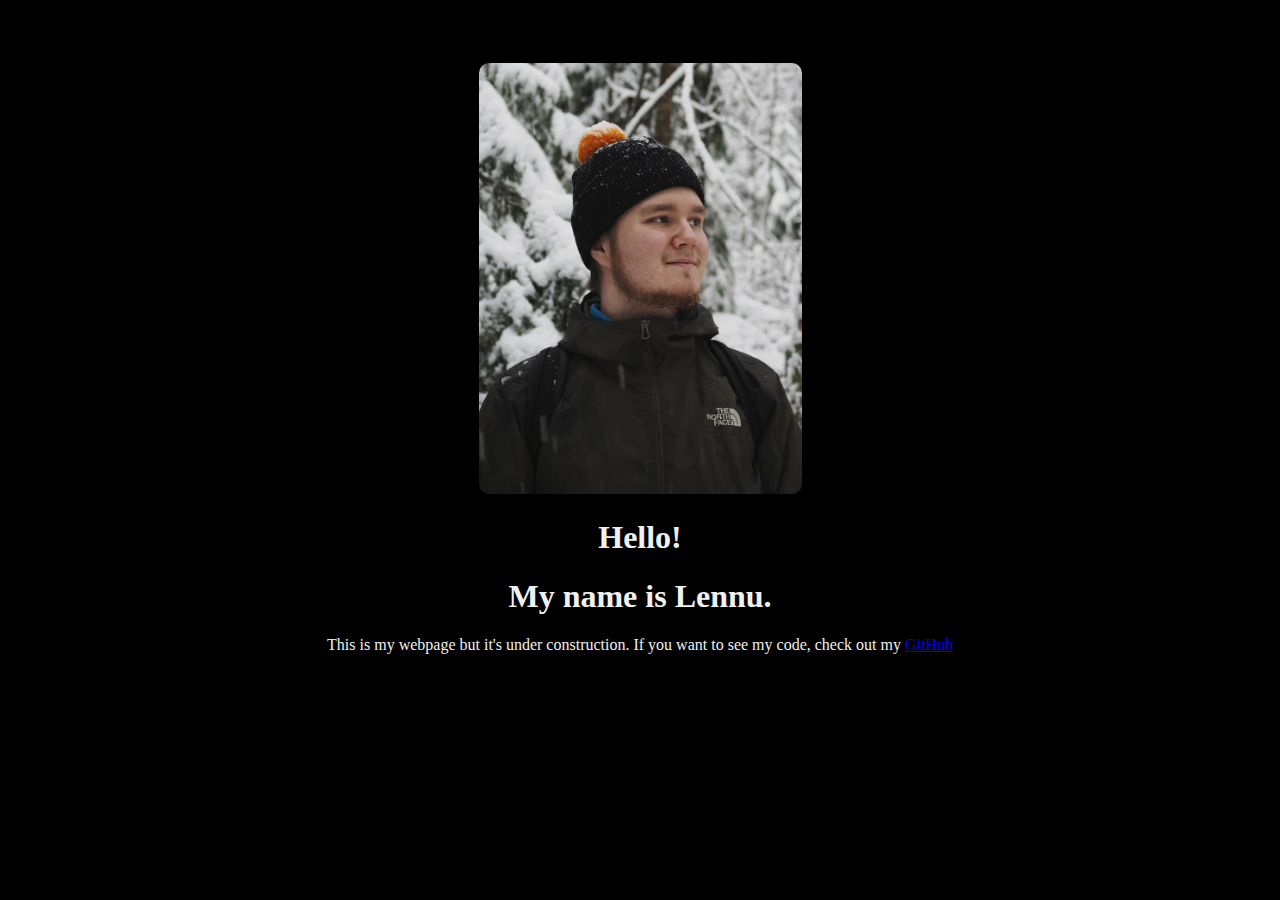
==== index.html @ 8b3cf944 "Deploying to gh-pages from @ vuolen/vuolen.github.io@6b2bbb84ddca96c35a26707f6676280c91f991f3 🚀" ====
<!doctype html>

<html lang="en">
<head>
  <meta charset="utf-8">
  <meta name="viewport" content="width=device-width, initial-scale=1.0">
  <title>lennu.dev</title>
  <link rel="stylesheet" href="index.css">
</head>

<body>
  <div class="content">
    <img class="avatar" src="pic.jpg"></img>
    <h1>Hello!</h1>
    <h1>My name is Lennu.</h1>
    <p>This is my webpage but it's under construction. If you want to see my code, check out my <a href="https://github.com/vuolen">GitHub</a></p>
  </div>
</body>
</html>
---- index.css ----
body {
  color: #F0F0F0;
  background: #000000;
  font-family: 'Roboto Mono';
}
.content {
  margin: 5%;
  text-align: center;
}
.avatar {
  max-width: 323px;
  width: 100%;
  height: auto;
  border-radius: 10px;
}
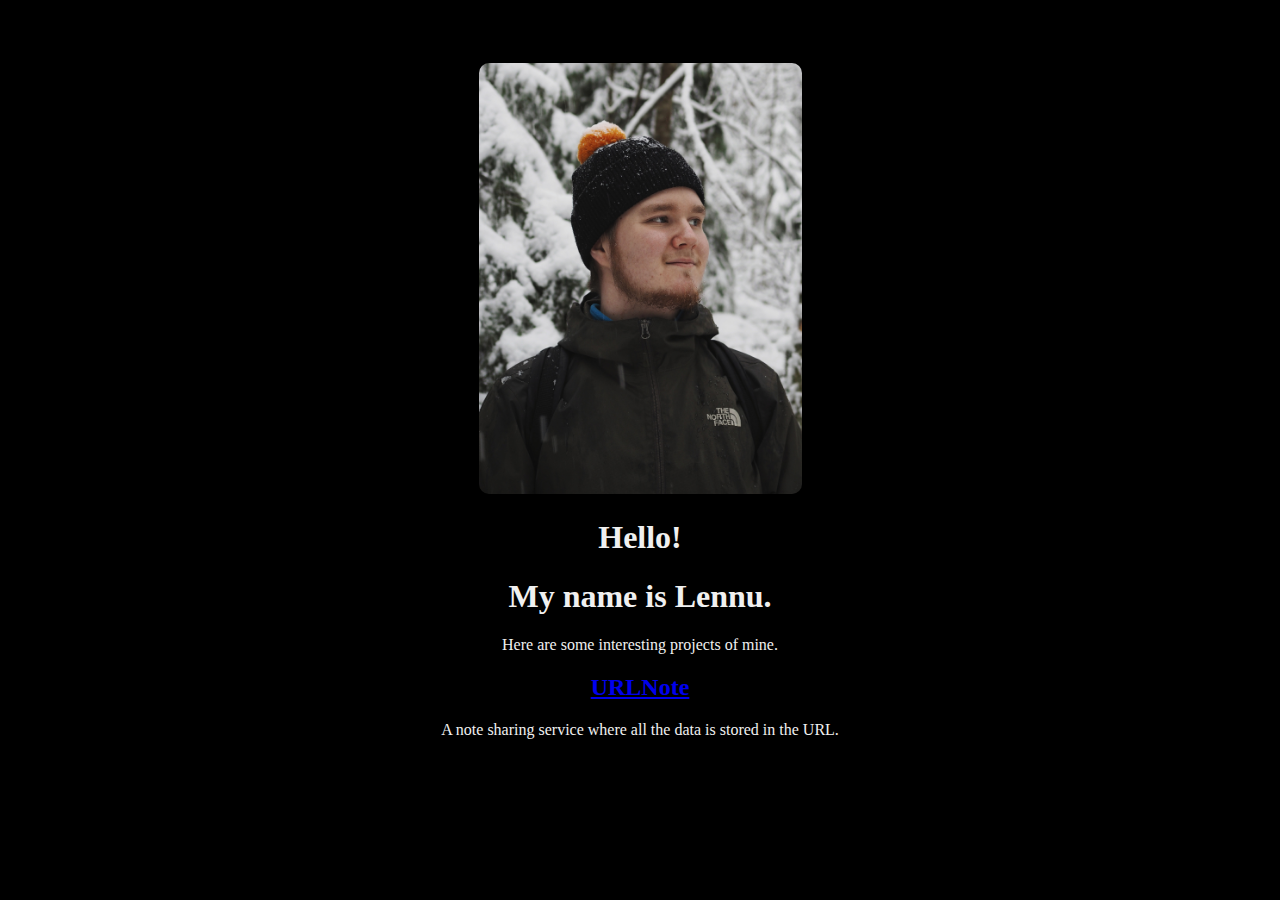
==== commit 06839adc: "Deploying to gh-pages from @ vuolen/vuolen.github.io@b410e5b87b515c2f983ba8fe93b5be6a54cde8cc 🚀" ====
--- a/index.html
+++ b/index.html
@@ -13,7 +13,10 @@
     <img class="avatar" src="pic.jpg"></img>
     <h1>Hello!</h1>
     <h1>My name is Lennu.</h1>
-    <p>This is my webpage but it's under construction. If you want to see my code, check out my <a href="https://github.com/vuolen">GitHub</a></p>
+    <p>Here are some interesting projects of mine.</p>
+  
+    <h2><a href="/urlnote">URLNote</a></h2>
+    <p>A note sharing service where all the data is stored in the URL.</p>
   </div>
 </body>
 </html>
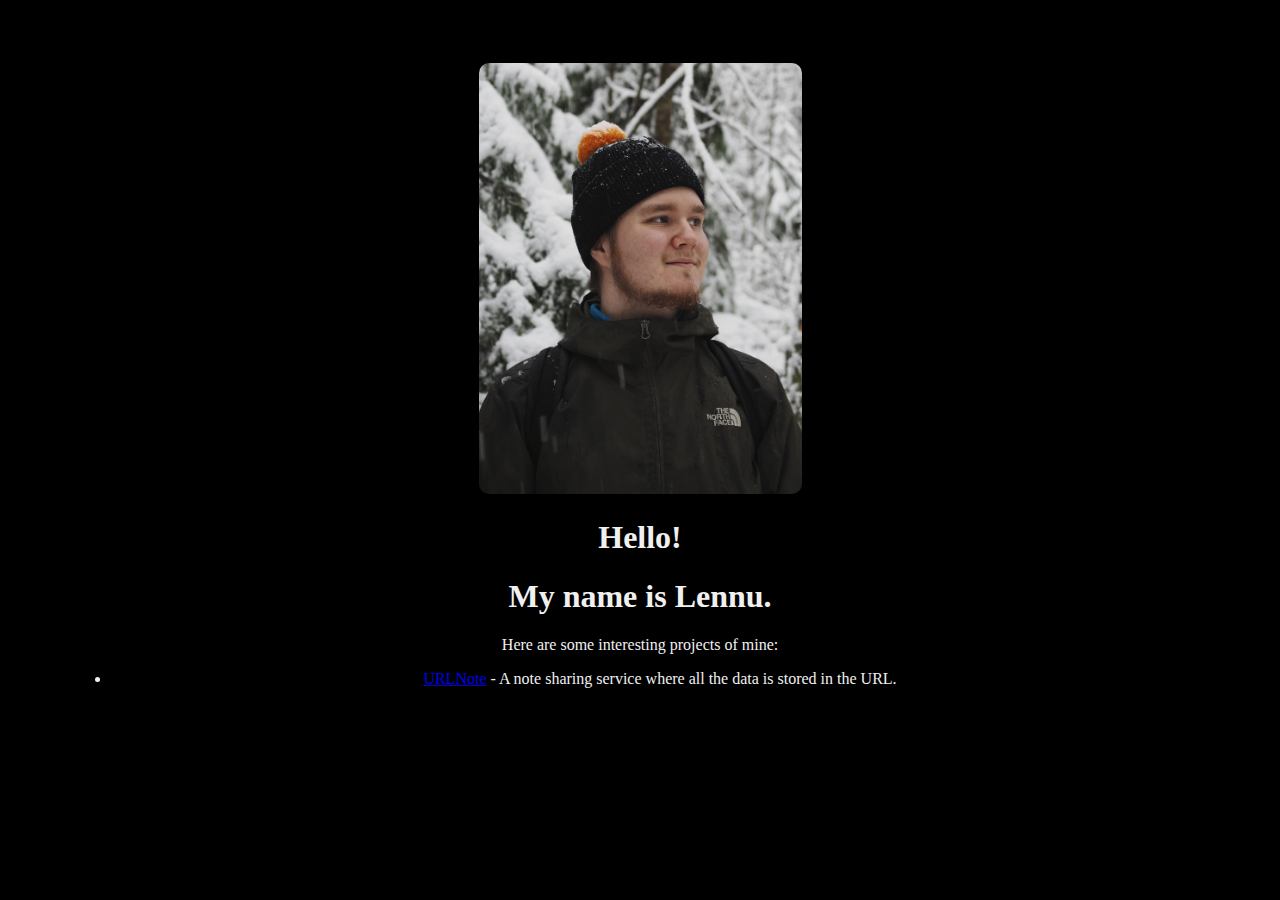
==== commit d9d57e31: "Deploying to gh-pages from @ vuolen/vuolen.github.io@b54b6eeea267ecf66f77dbd4f0ae95d34243b345 🚀" ====
--- a/index.html
+++ b/index.html
@@ -13,10 +13,11 @@
     <img class="avatar" src="pic.jpg"></img>
     <h1>Hello!</h1>
     <h1>My name is Lennu.</h1>
-    <p>Here are some interesting projects of mine.</p>
+    <p>Here are some interesting projects of mine:</p>
   
-    <h2><a href="/urlnote">URLNote</a></h2>
-    <p>A note sharing service where all the data is stored in the URL.</p>
+    <ul>
+      <li><a href="/urlnote">URLNote</a> - A note sharing service where all the data is stored in the URL.</li>
+    </ul>
   </div>
 </body>
 </html>
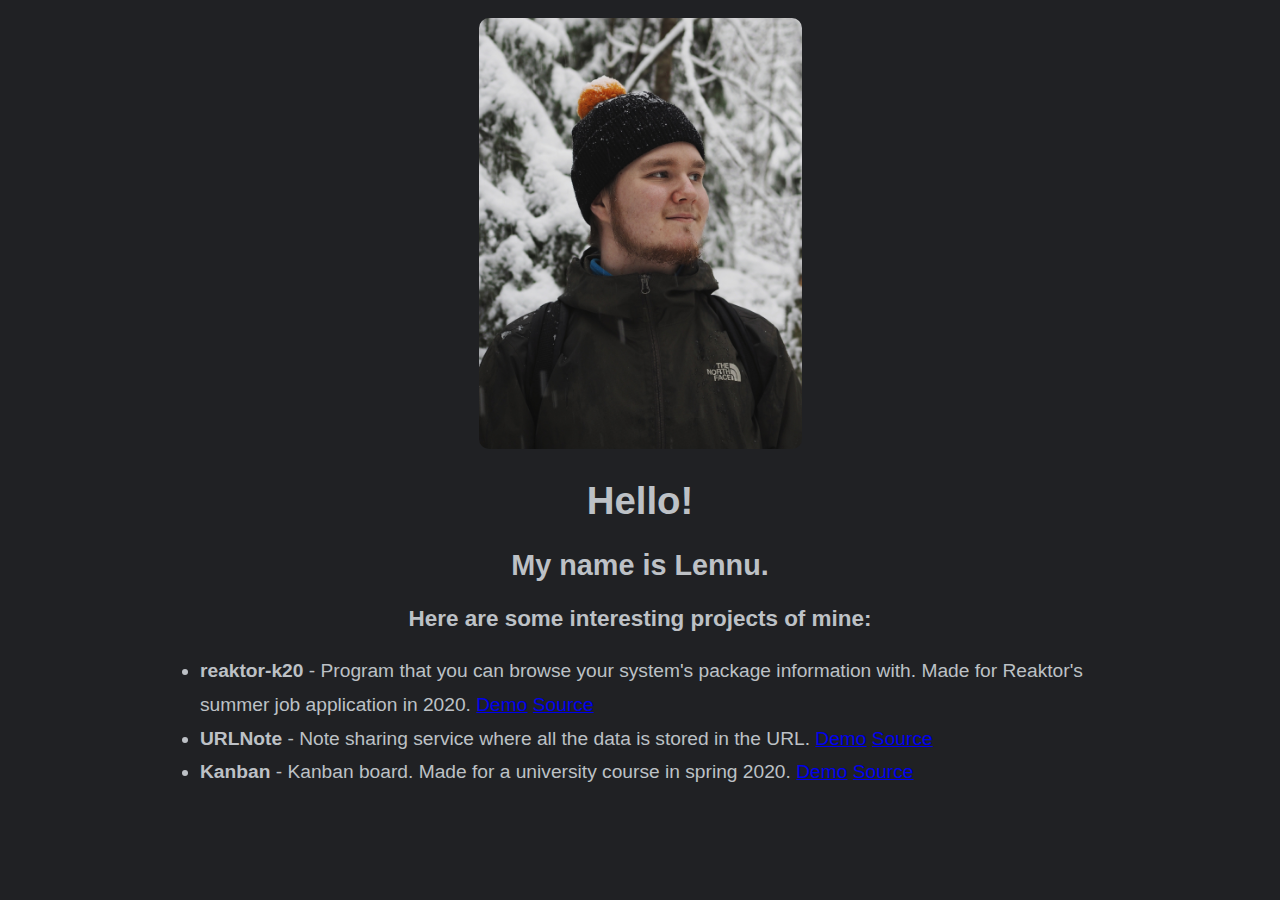
==== commit f7790821: "Deploying to gh-pages from @ vuolen/vuolen.github.io@d2b6eda6f1cfafb3832f6e42023578682a36d163 🚀" ====
--- a/index.html
+++ b/index.html
@@ -12,11 +12,25 @@
   <div class="content">
     <img class="avatar" src="pic.jpg"></img>
     <h1>Hello!</h1>
-    <h1>My name is Lennu.</h1>
-    <p>Here are some interesting projects of mine:</p>
+    <h2>My name is Lennu.</h2>
+    <h3>Here are some interesting projects of mine:</h3>
   
     <ul>
-      <li><a href="/urlnote">URLNote</a> - A note sharing service where all the data is stored in the URL.</li>
+      <li>
+        <b>reaktor-k20</b> - Program that you can browse your system's package information with. Made for Reaktor's summer job application in 2020.
+        <a href="http://reaktor-k20.herokuapp.com/" target="_blank">Demo</a>
+        <a href="https://github.com/vuolen/reaktor-k20" target="_blank">Source</a>
+      </li>
+      <li>
+        <b>URLNote</b> - Note sharing service where all the data is stored in the URL.
+        <a href="/urlnote" target="_blank">Demo</a>
+        <a href="https://github.com/vuolen/urlnote" target="_blank">Source</a>
+      </li>
+      <li>
+        <b>Kanban</b> - Kanban board. Made for a university course in spring 2020.
+        <a href="https://tsoha-kanban.herokuapp.com/" target="_blank">Demo</a>
+        <a href="https://github.com/vuolen/tsoha-kanban" target="_blank">Source</a>
+      </li>
     </ul>
   </div>
 </body>
--- a/index.css
+++ b/index.css
@@ -1,10 +1,13 @@
 body {
-  color: #F0F0F0;
-  background: #000000;
-  font-family: 'Roboto Mono';
+  color: #bdc1c6;
+  background: #202124;
+  font-family: 'Helvetica', 'Arial', sans-serif;
+  font-size: 1.2em;
 }
 .content {
-  margin: 5%;
+  max-width: 50em;
+  margin: auto;
+  padding: 10px;
   text-align: center;
 }
 .avatar {
@@ -13,3 +16,7 @@
   height: auto;
   border-radius: 10px;
 }
+ul {
+  line-height: 1.75;
+  text-align: left;
+}
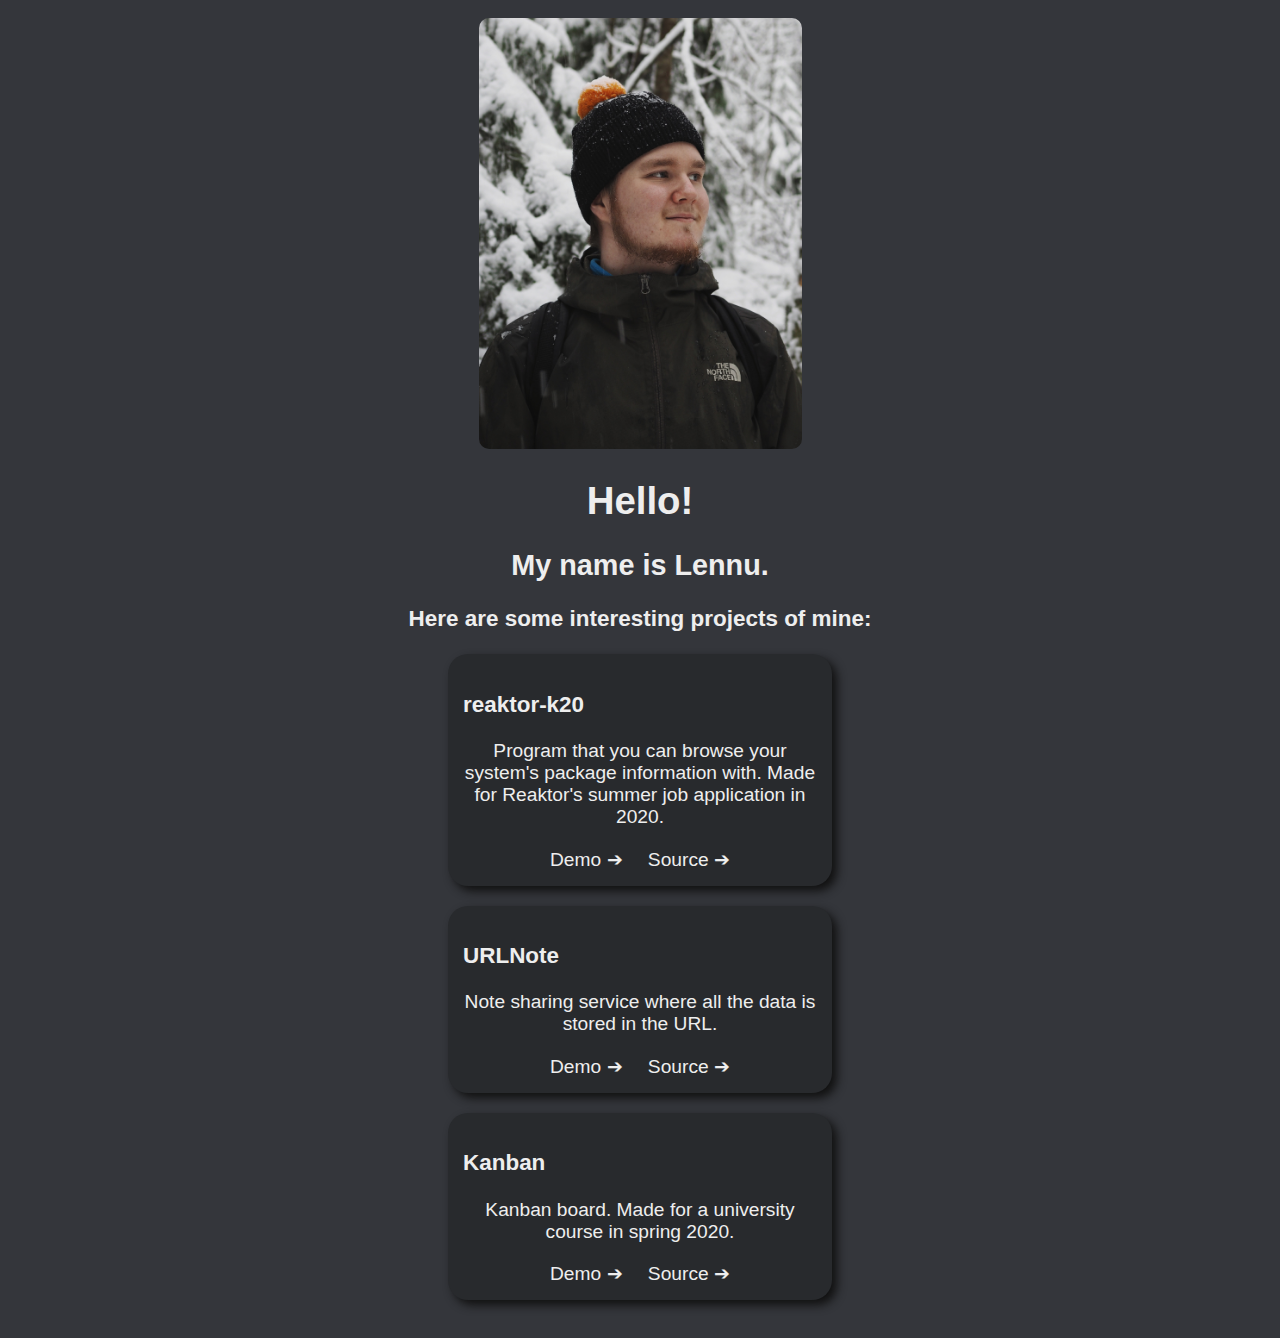
==== commit 7f7bb5ca: "Deploying to gh-pages from @ vuolen/vuolen.github.io@9b0f812e5bb78fd0aded6e2b01ab61b8888c365d 🚀" ====
--- a/index.html
+++ b/index.html
@@ -1,6 +1,7 @@
 <!doctype html>
 
 <html lang="en">
+
 <head>
   <meta charset="utf-8">
   <meta name="viewport" content="width=device-width, initial-scale=1.0">
@@ -14,24 +15,40 @@
     <h1>Hello!</h1>
     <h2>My name is Lennu.</h2>
     <h3>Here are some interesting projects of mine:</h3>
-  
-    <ul>
-      <li>
-        <b>reaktor-k20</b> - Program that you can browse your system's package information with. Made for Reaktor's summer job application in 2020.
-        <a href="http://reaktor-k20.herokuapp.com/" target="_blank">Demo</a>
-        <a href="https://github.com/vuolen/reaktor-k20" target="_blank">Source</a>
-      </li>
-      <li>
-        <b>URLNote</b> - Note sharing service where all the data is stored in the URL.
-        <a href="/urlnote" target="_blank">Demo</a>
-        <a href="https://github.com/vuolen/urlnote" target="_blank">Source</a>
-      </li>
-      <li>
-        <b>Kanban</b> - Kanban board. Made for a university course in spring 2020.
-        <a href="https://tsoha-kanban.herokuapp.com/" target="_blank">Demo</a>
-        <a href="https://github.com/vuolen/tsoha-kanban" target="_blank">Source</a>
-      </li>
-    </ul>
+
+    <div class="card">
+      <div class="card-content">
+        <h3 class="card-header">reaktor-k20</h3>
+        <p>Program that you can browse your system's package information with. Made for Reaktor's summer job application
+          in 2020.</p>
+        
+        <a href="https://reaktor-k20.herokuapp.com/" class="card-link" target="_blank"><span>Demo &#10132;</span></a>
+        <a href="https://github.com/vuolen/reaktor-k20" class="card-link" target="_blank"><span>Source &#10132;</span></a>
+      </div>
+    </div>
+    
+    <div class="card">
+      <div class="card-content">
+        <h3 class="card-header">URLNote</h3>
+        <p>Note sharing service where all the data is stored in the URL.</p>
+        
+        <a href="/urlnote" class="card-link" target="_blank"><span>Demo &#10132;</span></a>
+        <a href="https://github.com/vuolen/urlnote" class="card-link" target="_blank"><span>Source &#10132;</span></a>
+      </div>
+    </div>
+    
+    <div class="card">
+      <div class="card-content">
+        <h3 class="card-header">Kanban</h3>
+        <p>Kanban board. Made for a university course in spring 2020.</p>
+        
+        <a href="https://tsoha-kanban.herokuapp.com/" class="card-link" target="_blank"><span>Demo &#10132;</span></a>
+        <a href="https://github.com/vuolen/tsoha-kanban" class="card-link" target="_blank"><span>Source &#10132;</span></a>
+      </div>
+    </div>
+
+
   </div>
 </body>
-</html>
+
+</html>--- a/index.css
+++ b/index.css
@@ -1,6 +1,6 @@
 body {
-  color: #bdc1c6;
-  background: #202124;
+  color: #eeeeee;
+  background: #34363b;
   font-family: 'Helvetica', 'Arial', sans-serif;
   font-size: 1.2em;
 }
@@ -16,7 +16,33 @@
   height: auto;
   border-radius: 10px;
 }
-ul {
-  line-height: 1.75;
+a {
+  text-decoration: none;
+  color: inherit;
+}
+.card {
+  background-color: #282a2d;
+  max-width: 20em;
+  margin: 20px auto;
+  border-radius: 20px;
+  box-shadow: 5px 5px 10px #111111;
+  overflow: hidden;
+}
+.card-image {
+  filter: brightness(90%);
+  width: 100%;
+}
+.card-content {
+  padding: 15px;
+}
+.card-header {
   text-align: left;
 }
+.card-link {
+  margin: 0px 10px;
+  transition: all 0.2s ease-in-out;
+  display: inline-block;
+}
+.card-link:hover {
+  transform: scale(1.1);
+}
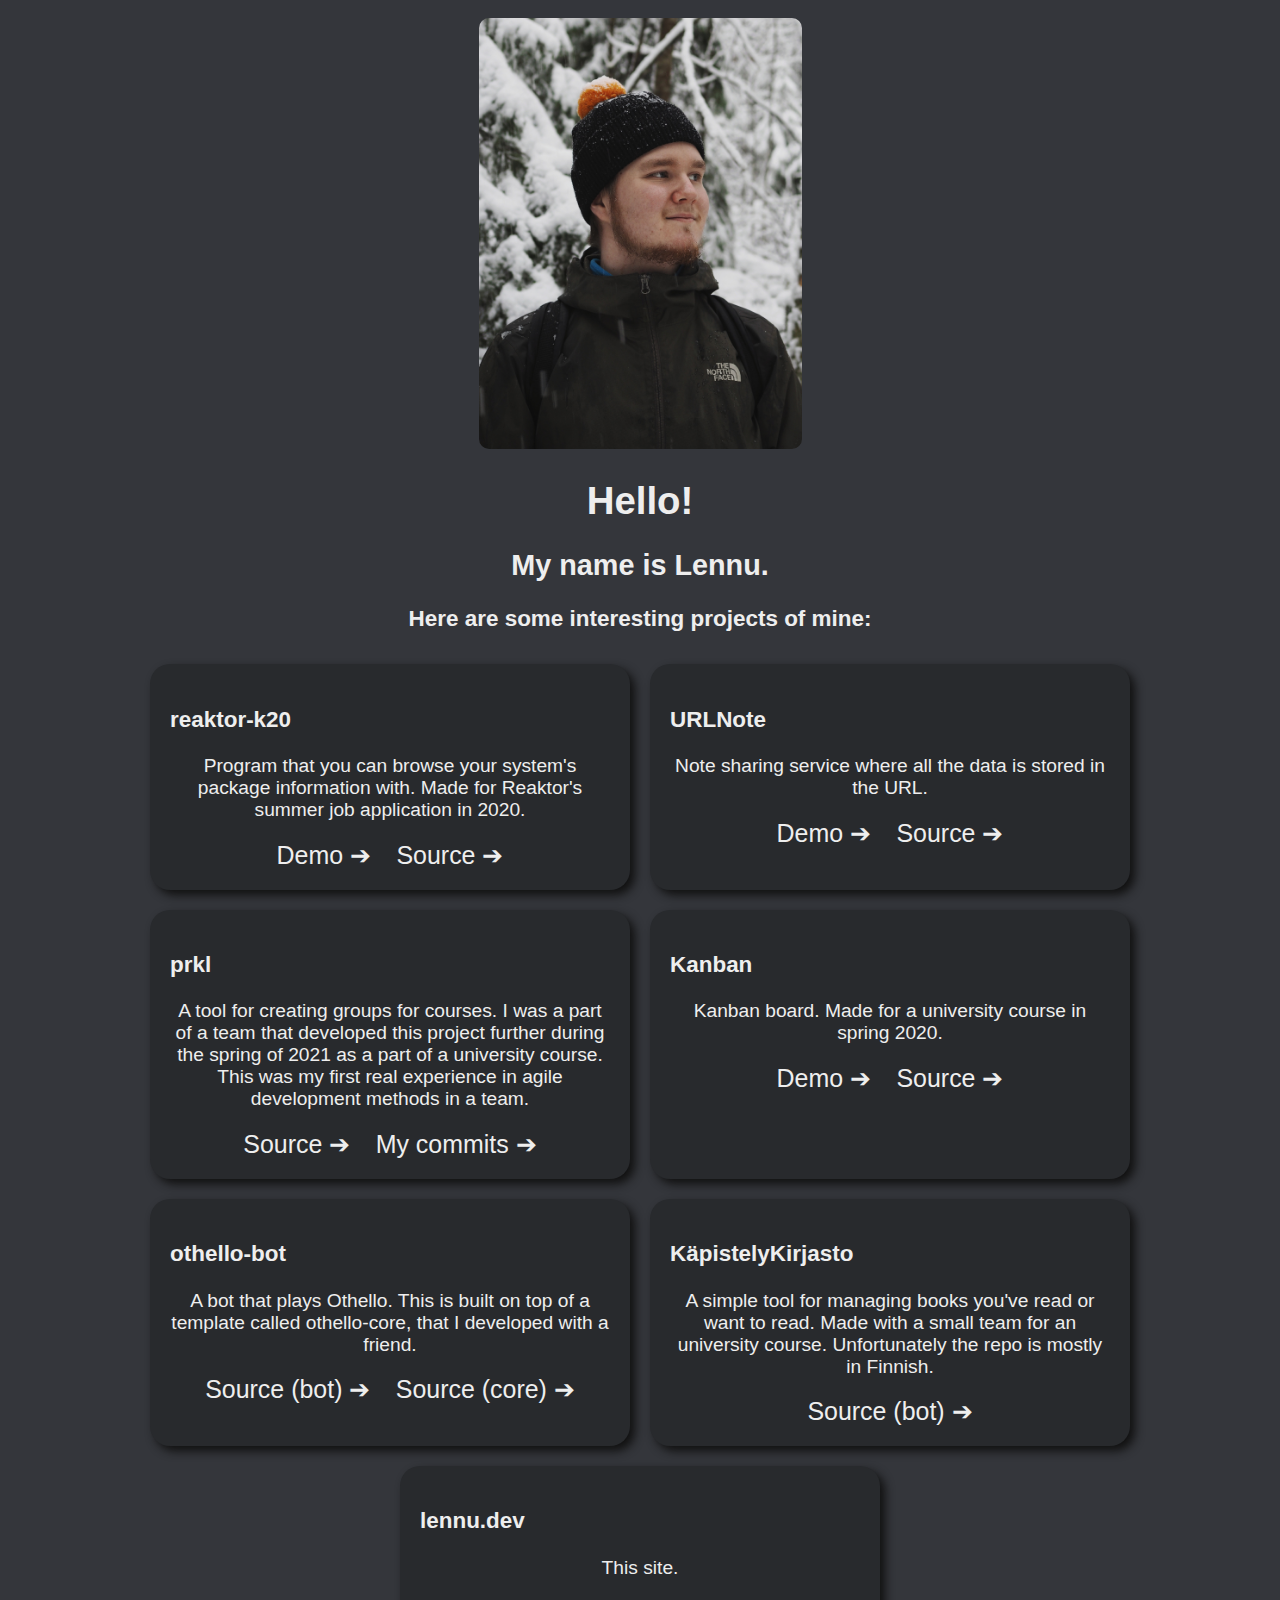
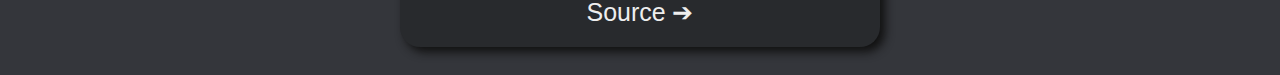
==== commit 08efdc8d: "Deploying to gh-pages from @ vuolen/vuolen.github.io@6e2b4aec5fb291f8547c1170bd46cc9fbdb7caa1 🚀" ====
--- a/index.html
+++ b/index.html
@@ -16,37 +16,76 @@
     <h2>My name is Lennu.</h2>
     <h3>Here are some interesting projects of mine:</h3>
 
-    <div class="card">
-      <div class="card-content">
-        <h3 class="card-header">reaktor-k20</h3>
-        <p>Program that you can browse your system's package information with. Made for Reaktor's summer job application
-          in 2020.</p>
-        
-        <a href="https://reaktor-k20.herokuapp.com/" class="card-link" target="_blank"><span>Demo &#10132;</span></a>
-        <a href="https://github.com/vuolen/reaktor-k20" class="card-link" target="_blank"><span>Source &#10132;</span></a>
+    <div class="cards">
+      <div class="card">
+        <div class="card-content">
+          <h3 class="card-header">reaktor-k20</h3>
+          <p>Program that you can browse your system's package information with. Made for Reaktor's summer job application
+            in 2020.</p>
+          
+          <a href="https://reaktor-k20.herokuapp.com/" class="card-link" target="_blank"><span>Demo &#10132;</span></a>
+          <a href="https://github.com/vuolen/reaktor-k20" class="card-link" target="_blank"><span>Source &#10132;</span></a>
+        </div>
+      </div>
+      
+      <div class="card">
+        <div class="card-content">
+          <h3 class="card-header">URLNote</h3>
+          <p>Note sharing service where all the data is stored in the URL.</p>
+          
+          <a href="/urlnote" class="card-link" target="_blank"><span>Demo &#10132;</span></a>
+          <a href="https://github.com/vuolen/urlnote" class="card-link" target="_blank"><span>Source &#10132;</span></a>
+        </div>
+      </div>
+
+      <div class="card">
+        <div class="card-content">
+          <h3 class="card-header">prkl</h3>
+          <p>A tool for creating groups for courses. I was a part of a team that developed this project further during the spring of 2021 as a part of a university course. This was my first real experience in agile development methods in a team. </p>
+          
+          <a href="https://github.com/UniversityOfHelsinkiCS/prkl" class="card-link" target="_blank"><span>Source &#10132;</span></a>
+          <a href="https://github.com/UniversityOfHelsinkiCS/prkl/commits?author=vuolen" class="card-link" target="_blank"><span>My commits &#10132;</span></a>
+        </div>
+      </div>
+      
+      <div class="card">
+        <div class="card-content">
+          <h3 class="card-header">Kanban</h3>
+          <p>Kanban board. Made for a university course in spring 2020.</p>
+          
+          <a href="https://tsoha-kanban.herokuapp.com/" class="card-link" target="_blank"><span>Demo &#10132;</span></a>
+          <a href="https://github.com/vuolen/tsoha-kanban" class="card-link" target="_blank"><span>Source &#10132;</span></a>
+        </div>
+      </div>
+
+      <div class="card">
+        <div class="card-content">
+          <h3 class="card-header">othello-bot</h3>
+          <p>A bot that plays Othello. This is built on top of a template called othello-core, that I developed with a friend.</p>
+          
+          <a href="https://github.com/vuolen/othello-bot" class="card-link" target="_blank"><span>Source (bot) &#10132;</span></a>
+          <a href="https://github.com/vuolen/othello-core" class="card-link" target="_blank"><span>Source (core) &#10132;</span></a>
+        </div>
+      </div>
+
+      <div class="card">
+        <div class="card-content">
+          <h3 class="card-header">KäpistelyKirjasto</h3>
+          <p>A simple tool for managing books you've read or want to read. Made with a small team for an university course. Unfortunately the repo is mostly in Finnish.</p>
+          
+          <a href="https://github.com/korolainenriikka/ohtu_miniprojekti_2020" class="card-link" target="_blank"><span>Source (bot) &#10132;</span></a>
+        </div>
+      </div>
+
+      <div class="card">
+        <div class="card-content">
+          <h3 class="card-header">lennu.dev</h3>
+          <p> This site. </p>
+          
+          <a href="https://github.com/vuolen/vuolen.github.io" class="card-link" target="_blank"><span>Source &#10132;</span></a>
+        </div>
       </div>
     </div>
-    
-    <div class="card">
-      <div class="card-content">
-        <h3 class="card-header">URLNote</h3>
-        <p>Note sharing service where all the data is stored in the URL.</p>
-        
-        <a href="/urlnote" class="card-link" target="_blank"><span>Demo &#10132;</span></a>
-        <a href="https://github.com/vuolen/urlnote" class="card-link" target="_blank"><span>Source &#10132;</span></a>
-      </div>
-    </div>
-    
-    <div class="card">
-      <div class="card-content">
-        <h3 class="card-header">Kanban</h3>
-        <p>Kanban board. Made for a university course in spring 2020.</p>
-        
-        <a href="https://tsoha-kanban.herokuapp.com/" class="card-link" target="_blank"><span>Demo &#10132;</span></a>
-        <a href="https://github.com/vuolen/tsoha-kanban" class="card-link" target="_blank"><span>Source &#10132;</span></a>
-      </div>
-    </div>
-
 
   </div>
 </body>
--- a/index.css
+++ b/index.css
@@ -5,7 +5,7 @@
   font-size: 1.2em;
 }
 .content {
-  max-width: 50em;
+  max-width: 60em;
   margin: auto;
   padding: 10px;
   text-align: center;
@@ -20,10 +20,16 @@
   text-decoration: none;
   color: inherit;
 }
+.cards {
+  display: flex;
+  flex-direction: row;
+  flex-wrap: wrap;
+  justify-content: center;
+}
 .card {
   background-color: #282a2d;
-  max-width: 20em;
-  margin: 20px auto;
+  width: 25em;
+  margin: 10px 10px;
   border-radius: 20px;
   box-shadow: 5px 5px 10px #111111;
   overflow: hidden;
@@ -33,7 +39,7 @@
   width: 100%;
 }
 .card-content {
-  padding: 15px;
+  padding: 20px;
 }
 .card-header {
   text-align: left;
@@ -42,6 +48,7 @@
   margin: 0px 10px;
   transition: all 0.2s ease-in-out;
   display: inline-block;
+  font-size: 1.3em;
 }
 .card-link:hover {
   transform: scale(1.1);
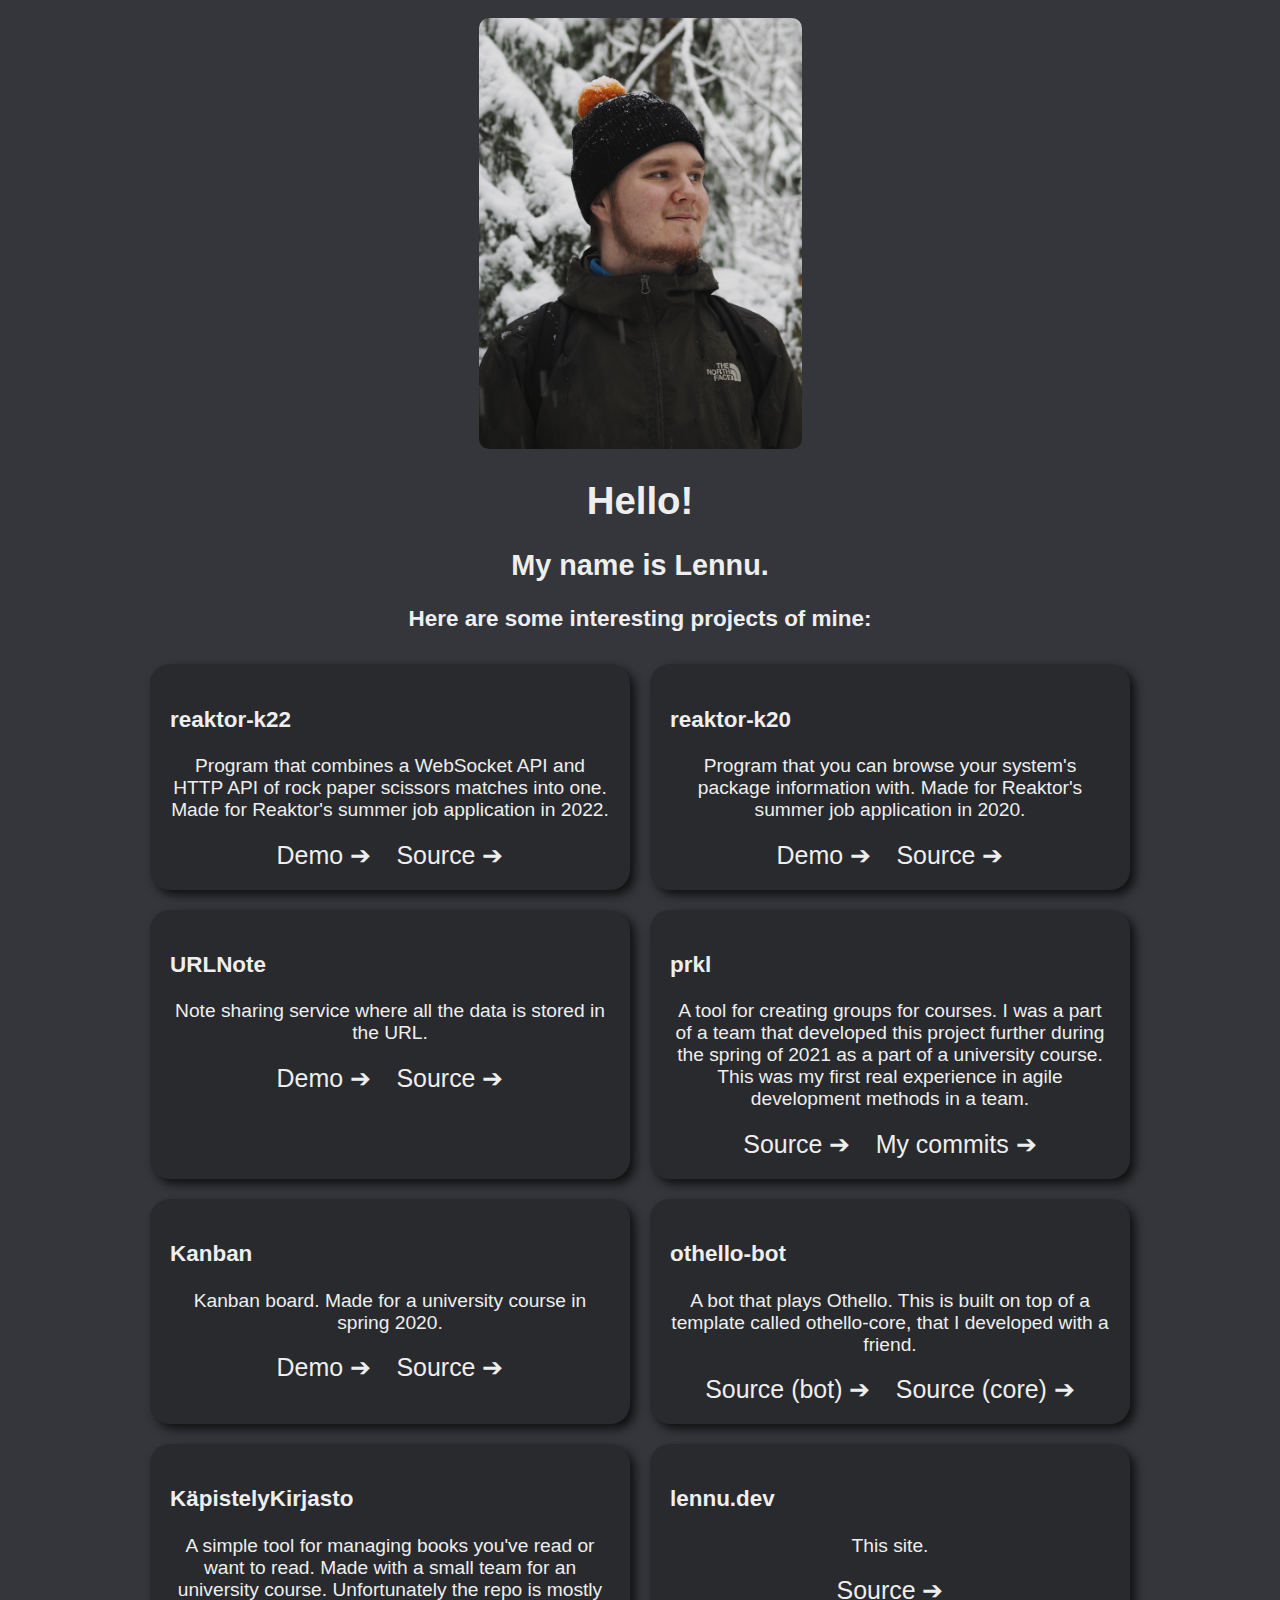
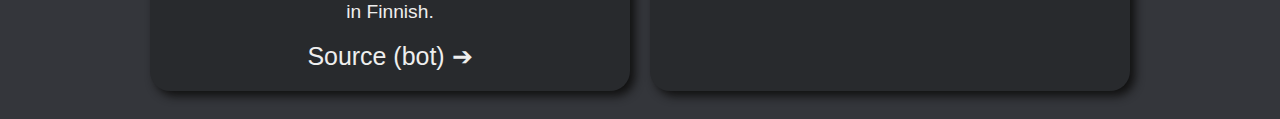
==== commit 13573ecf: "Deploying to gh-pages from @ vuolen/vuolen.github.io@48eb3f13a8414e05424b6bab9ac108279cc9ffb2 🚀" ====
--- a/index.html
+++ b/index.html
@@ -17,6 +17,17 @@
     <h3>Here are some interesting projects of mine:</h3>
 
     <div class="cards">
+      <div class="card">
+        <div class="card-content">
+          <h3 class="card-header">reaktor-k22</h3>
+          <p>Program that combines a WebSocket API and HTTP API of rock paper scissors matches into one. Made for Reaktor's summer job application
+            in 2022.</p>
+          
+          <a href="/reaktor-k22" class="card-link" target="_blank"><span>Demo &#10132;</span></a>
+          <a href="https://github.com/vuolen/reaktor-k22" class="card-link" target="_blank"><span>Source &#10132;</span></a>
+        </div>
+      </div>
+      
       <div class="card">
         <div class="card-content">
           <h3 class="card-header">reaktor-k20</h3>
@@ -90,4 +101,4 @@
   </div>
 </body>
 
-</html>+</html>
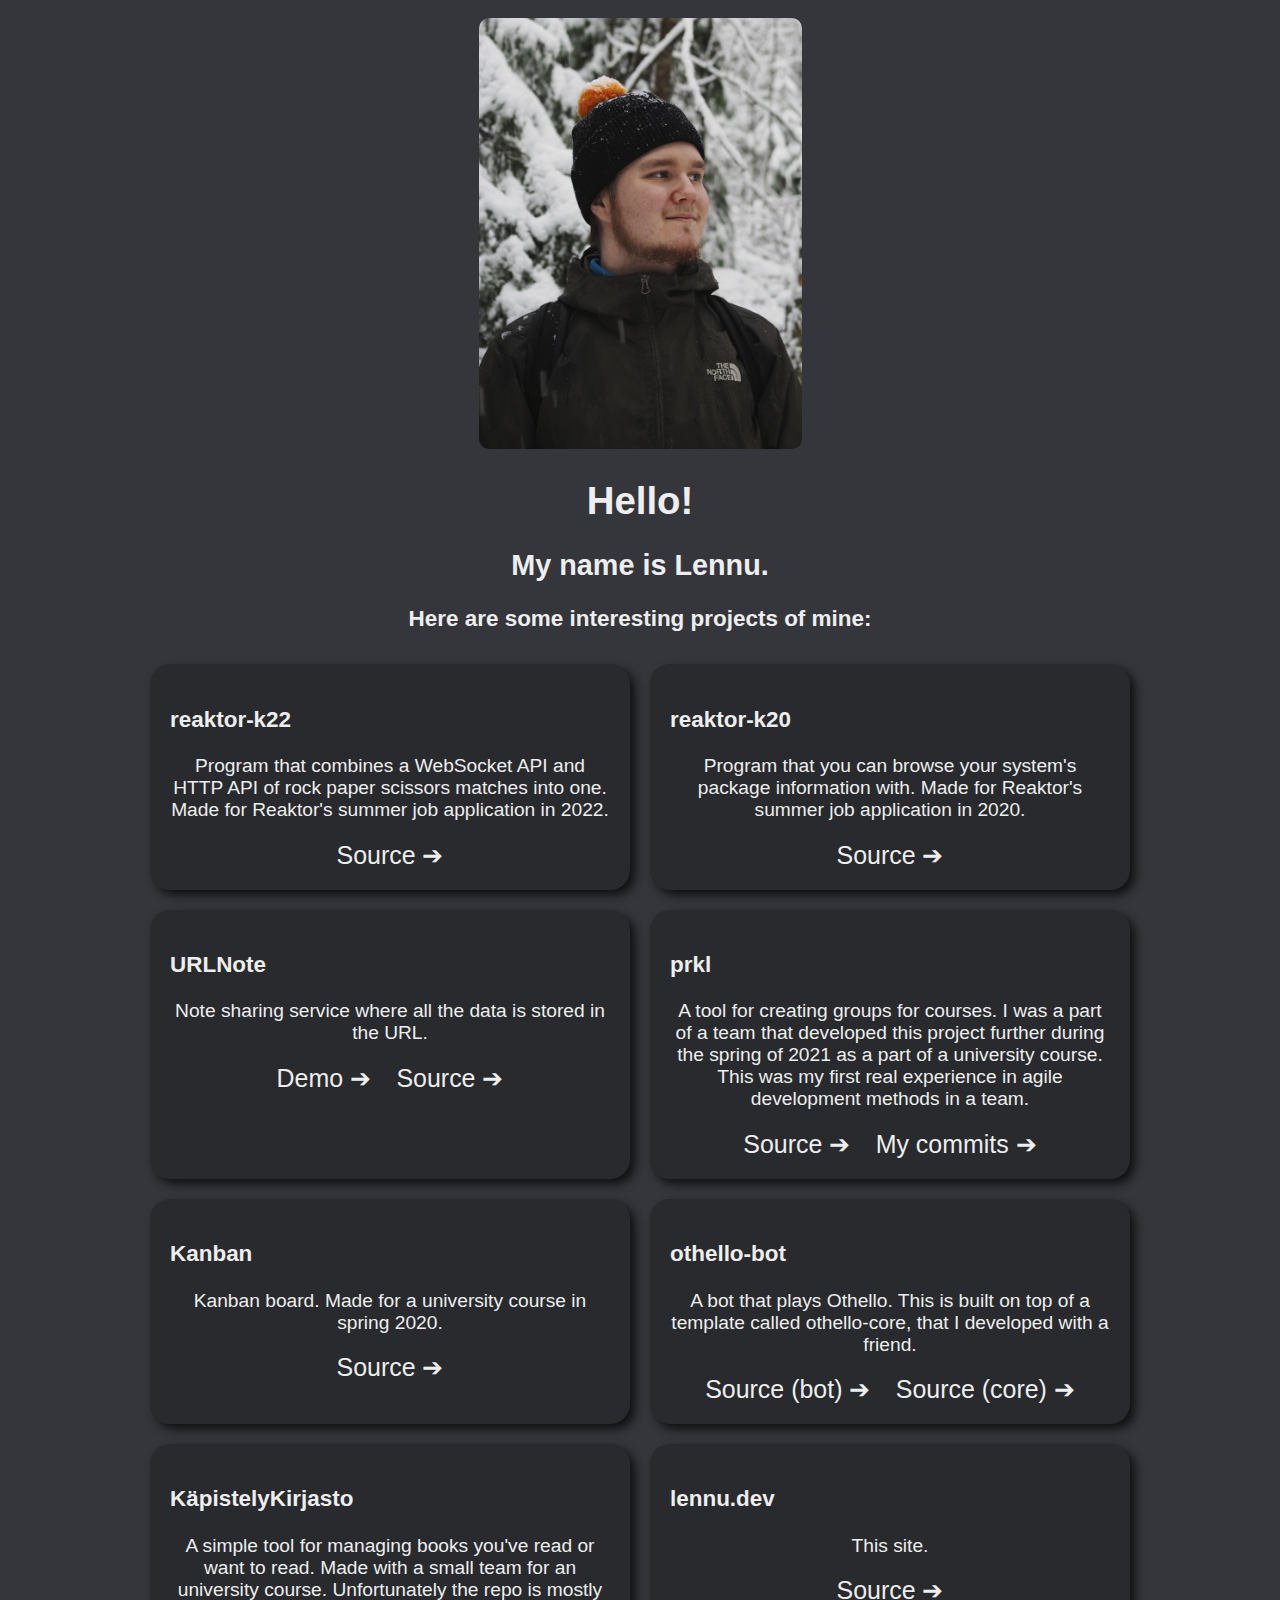
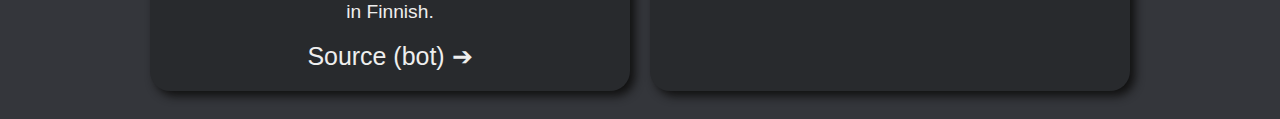
==== commit 525b333a: "Deploying to gh-pages from @ vuolen/vuolen.github.io@1a179d53ec3ffae3a49bbbbc6f0c33450f59624e 🚀" ====
--- a/index.html
+++ b/index.html
@@ -23,7 +23,6 @@
           <p>Program that combines a WebSocket API and HTTP API of rock paper scissors matches into one. Made for Reaktor's summer job application
             in 2022.</p>
           
-          <a href="/reaktor-k22" class="card-link" target="_blank"><span>Demo &#10132;</span></a>
           <a href="https://github.com/vuolen/reaktor-k22" class="card-link" target="_blank"><span>Source &#10132;</span></a>
         </div>
       </div>
@@ -34,7 +33,6 @@
           <p>Program that you can browse your system's package information with. Made for Reaktor's summer job application
             in 2020.</p>
           
-          <a href="https://reaktor-k20.herokuapp.com/" class="card-link" target="_blank"><span>Demo &#10132;</span></a>
           <a href="https://github.com/vuolen/reaktor-k20" class="card-link" target="_blank"><span>Source &#10132;</span></a>
         </div>
       </div>
@@ -64,7 +62,6 @@
           <h3 class="card-header">Kanban</h3>
           <p>Kanban board. Made for a university course in spring 2020.</p>
           
-          <a href="https://tsoha-kanban.herokuapp.com/" class="card-link" target="_blank"><span>Demo &#10132;</span></a>
           <a href="https://github.com/vuolen/tsoha-kanban" class="card-link" target="_blank"><span>Source &#10132;</span></a>
         </div>
       </div>
